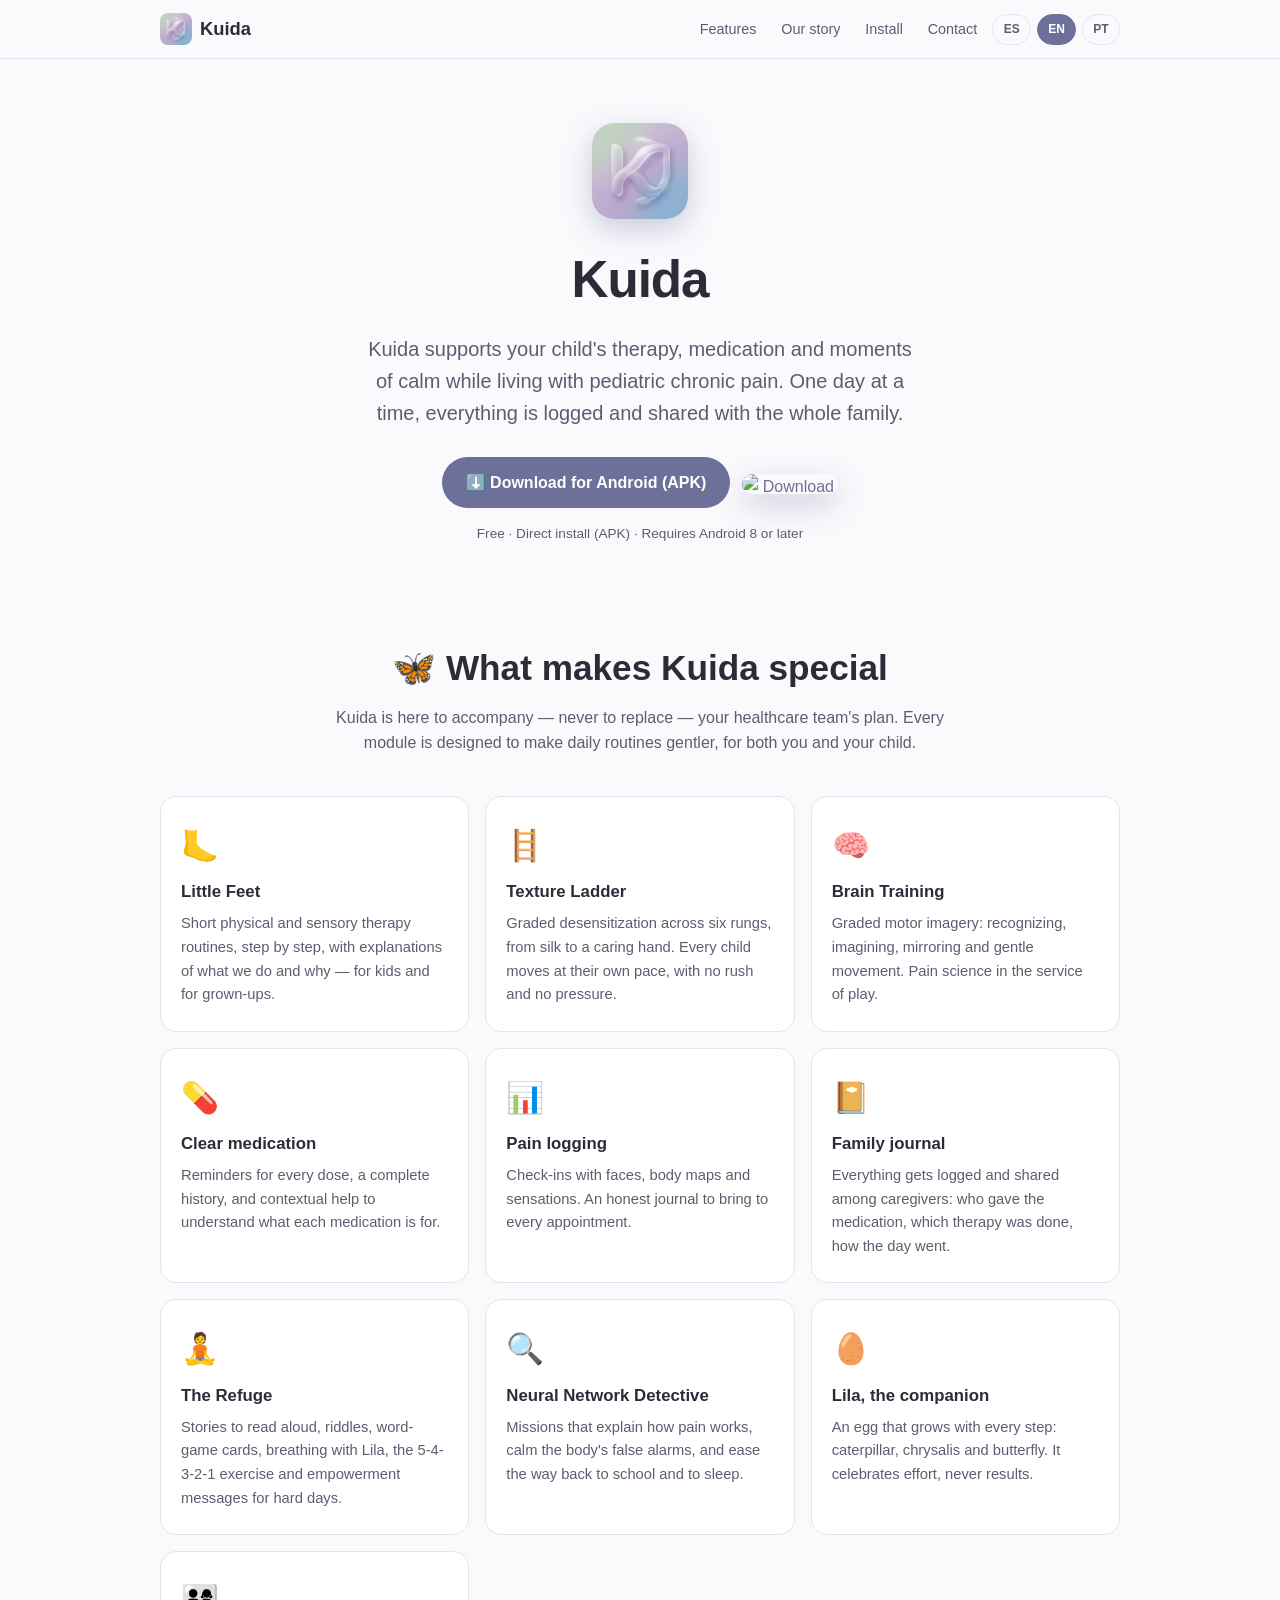
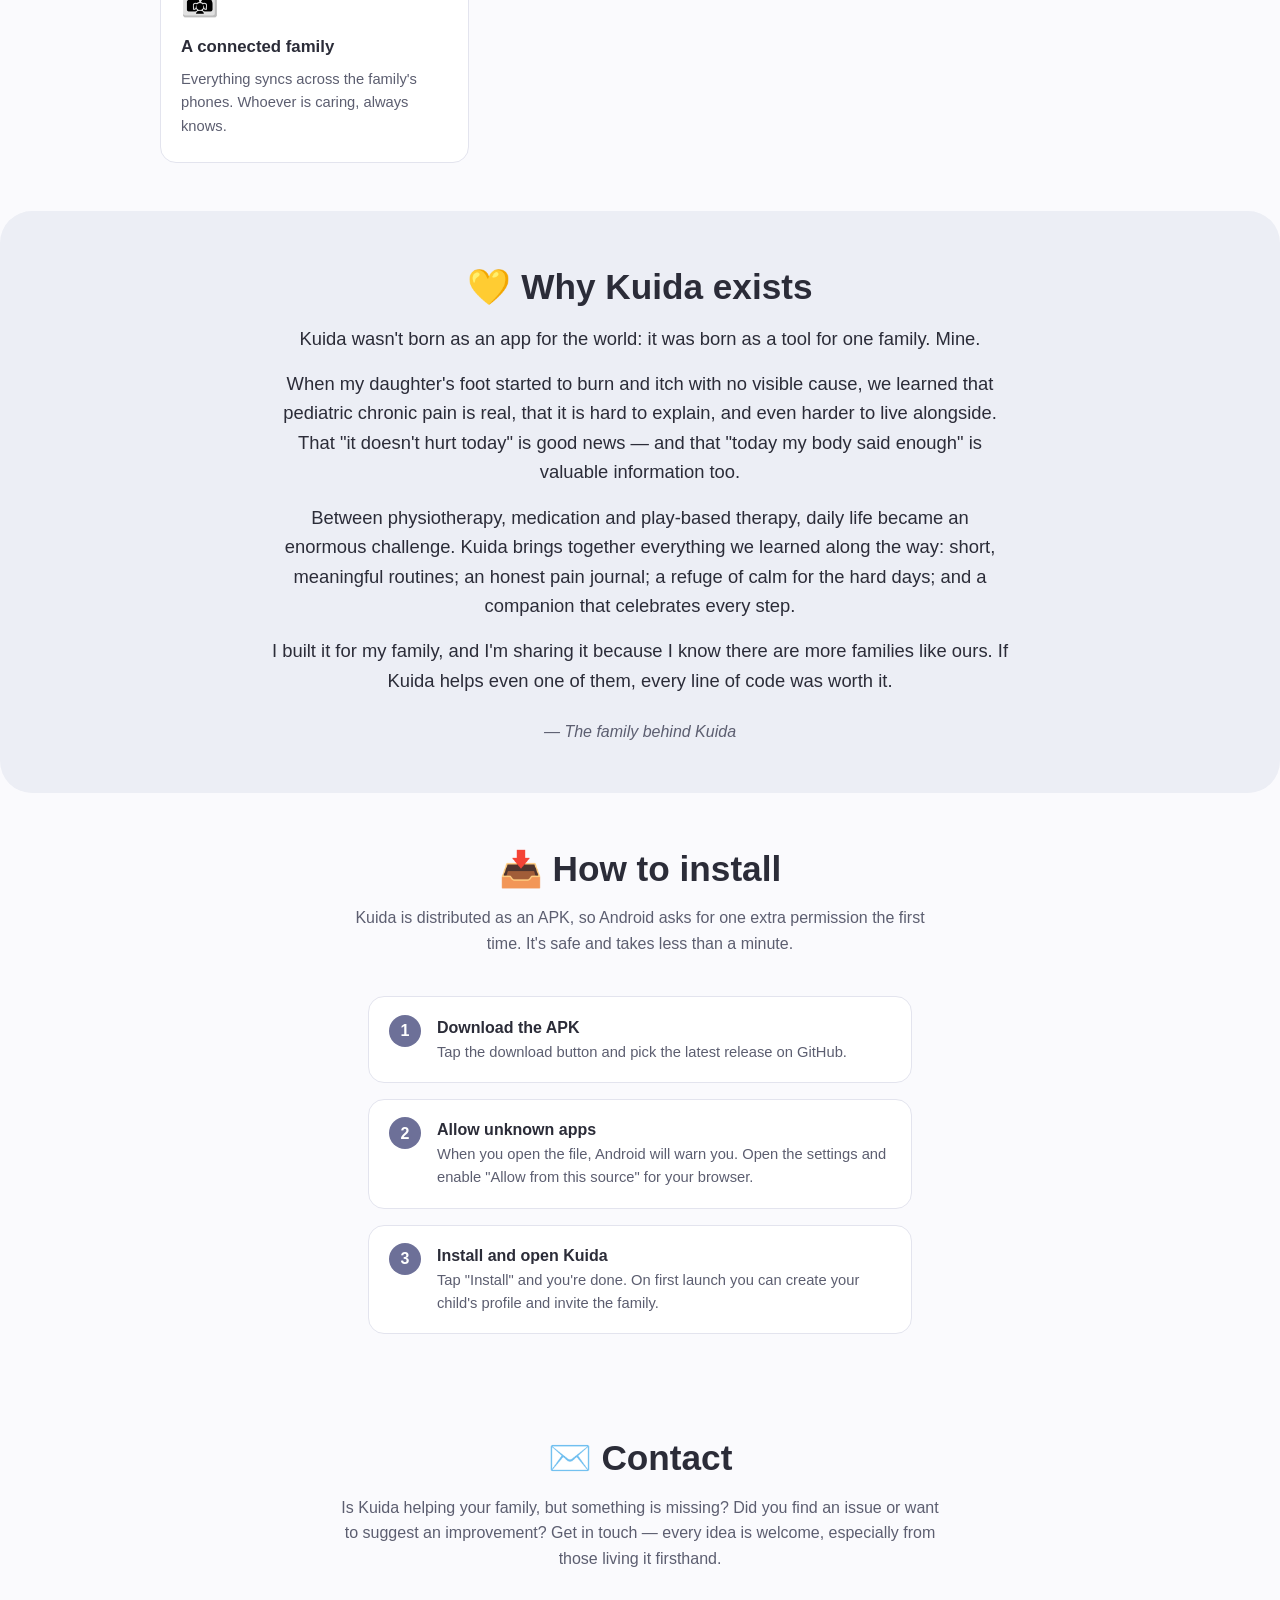
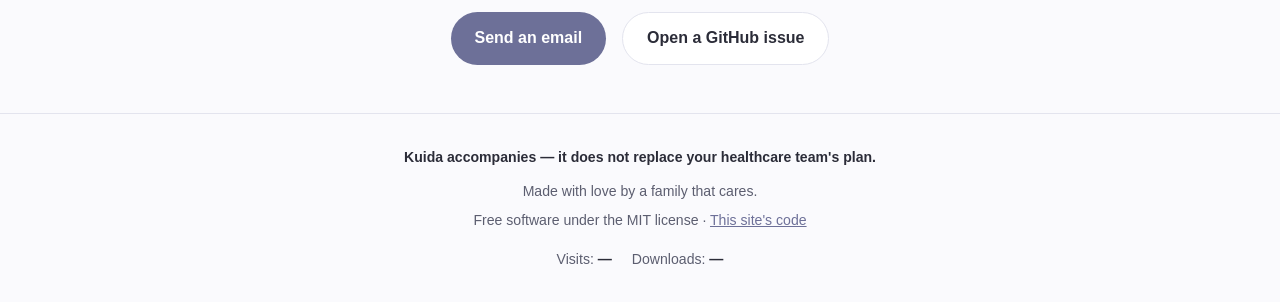
==== index.html @ 7249cde6 "Landing multilenguaje (ES/EN/PT) con contadores de visitas y descargas" ====
<!DOCTYPE html>
<html lang="es">
<head>
  <meta charset="UTF-8" />
  <meta name="viewport" content="width=device-width, initial-scale=1" />
  <title>Kuida</title>
  <meta name="description" content="Kuida acompaña la terapia, la medicación y la calma de tu peque con dolor crónico pediátrico. Kuida supports kids with pediatric chronic pain." />
  <link rel="icon" href="assets/favicon.png" />
  <link rel="stylesheet" href="css/styles.css" />
  <script data-goatcounter="https://kuida-landing.goatcounter.com/count" async src="//gc.zgo.at/count.js"></script>
  <script>
    (function () {
      var lang = (navigator.language || navigator.userLanguage || "es").slice(0, 2).toLowerCase();
      if (lang === "en") {
        location.replace("en/");
      } else if (lang === "pt") {
        location.replace("pt/");
      } else {
        location.replace("es/");
      }
    })();
  </script>
</head>
<body>
  <div class="container hero">
    <img src="assets/icon.png" alt="Kuida" />
    <h1>Kuida</h1>
    <p class="tagline">
      Elegí tu idioma · Choose your language · Escolha seu idioma
    </p>
    <p>
      <a href="es/">🇦🇷 Español</a> ·
      <a href="en/">🇬🇧 English</a> ·
      <a href="pt/">🇧🇷 Português</a>
    </p>
  </div>
</body>
</html>
---- css/styles.css ----
:root {
  --lavanda: #b8b9cf;
  --primario: #6d7098;
  --primario-suave: #eceef5;
  --acento: #d98cb3;
  --fondo: #fafafd;
  --texto: #2b2c38;
  --texto-suave: #5c5e70;
  --tarjeta: #ffffff;
  --borde: #e3e4ee;
  --ok: #4c9a6e;
}

@media (prefers-color-scheme: dark) {
  :root {
    --primario: #a5a8cf;
    --primario-suave: #23243a;
    --fondo: #16171f;
    --texto: #ececf2;
    --texto-suave: #a9abbf;
    --tarjeta: #1f2029;
    --borde: #2e2f3d;
  }
}

* {
  box-sizing: border-box;
  margin: 0;
  padding: 0;
}

html {
  scroll-behavior: smooth;
}

body {
  font-family: -apple-system, BlinkMacSystemFont, "Segoe UI", Roboto, "Helvetica Neue", sans-serif;
  background: var(--fondo);
  color: var(--texto);
  line-height: 1.6;
  -webkit-font-smoothing: antialiased;
}

img {
  max-width: 100%;
  display: block;
}

a {
  color: var(--primario);
}

.container {
  width: min(100% - 2.5rem, 60rem);
  margin-inline: auto;
}

/* ---------- Header ---------- */
header {
  position: sticky;
  top: 0;
  z-index: 10;
  background: color-mix(in srgb, var(--fondo) 85%, transparent);
  backdrop-filter: blur(10px);
  border-bottom: 1px solid var(--borde);
}

.nav {
  display: flex;
  align-items: center;
  justify-content: space-between;
  padding-block: 0.75rem;
}

.nav-logo {
  display: flex;
  align-items: center;
  gap: 0.5rem;
  font-weight: 700;
  font-size: 1.15rem;
  color: var(--texto);
  text-decoration: none;
}

.nav-logo img {
  width: 2rem;
  height: 2rem;
  border-radius: 0.5rem;
}

.nav-links {
  display: flex;
  align-items: center;
  gap: 0.35rem;
  font-size: 0.9rem;
}

.nav-links a:not(.lang-btn) {
  color: var(--texto-suave);
  text-decoration: none;
  padding: 0.35rem 0.6rem;
  border-radius: 0.5rem;
}

.nav-links a:not(.lang-btn):hover {
  background: var(--primario-suave);
  color: var(--texto);
}

.lang-btn {
  display: inline-block;
  padding: 0.3rem 0.65rem;
  border: 1px solid var(--borde);
  border-radius: 999px;
  text-decoration: none;
  color: var(--texto-suave);
  font-weight: 600;
  text-transform: uppercase;
  font-size: 0.75rem;
}

.lang-btn[aria-current="true"] {
  background: var(--primario);
  border-color: var(--primario);
  color: #fff;
}

/* ---------- Hero ---------- */
.hero {
  padding-block: 4rem 3rem;
  text-align: center;
}

.hero img {
  width: 6rem;
  height: 6rem;
  border-radius: 1.4rem;
  margin-inline: auto;
  box-shadow: 0 10px 30px rgb(109 112 152 / 0.35);
}

.hero h1 {
  font-size: clamp(2.2rem, 6vw, 3.2rem);
  margin-top: 1.25rem;
  letter-spacing: -0.02em;
}

.hero p.tagline {
  font-size: clamp(1.05rem, 2.5vw, 1.25rem);
  color: var(--texto-suave);
  max-width: 34rem;
  margin: 0.75rem auto 1.75rem;
}

.badge-row {
  display: flex;
  flex-wrap: wrap;
  justify-content: center;
  align-items: center;
  gap: 0.75rem;
}

.btn {
  display: inline-flex;
  align-items: center;
  gap: 0.5rem;
  padding: 0.8rem 1.5rem;
  border-radius: 999px;
  font-weight: 600;
  text-decoration: none;
  transition: transform 0.15s ease, box-shadow 0.15s ease;
}

.btn-primary {
  background: var(--primario);
  color: #fff;
}

.btn-primary:hover {
  transform: translateY(-2px);
  box-shadow: 0 8px 20px rgb(109 112 152 / 0.4);
}

.btn-secondary {
  border: 1.5px solid var(--borde);
  color: var(--texto);
  background: var(--tarjeta);
}

.download-badge img {
  display: inline-block;
  vertical-align: middle;
  height: 20px;
}

.hero .nota-apk {
  margin-top: 0.9rem;
  font-size: 0.85rem;
  color: var(--texto-suave);
}

/* ---------- Secciones ---------- */
section {
  padding-block: 3rem;
}

.section-title {
  text-align: center;
  font-size: clamp(1.6rem, 4vw, 2.2rem);
  margin-bottom: 0.5rem;
}

.section-sub {
  text-align: center;
  color: var(--texto-suave);
  max-width: 38rem;
  margin: 0 auto 2.5rem;
}

/* ---------- Features ---------- */
.grid {
  display: grid;
  grid-template-columns: repeat(auto-fit, minmax(15rem, 1fr));
  gap: 1rem;
}

.card {
  background: var(--tarjeta);
  border: 1px solid var(--borde);
  border-radius: 1rem;
  padding: 1.5rem 1.25rem;
}

.card .emoji {
  font-size: 1.9rem;
  display: block;
  margin-bottom: 0.6rem;
}

.card h3 {
  font-size: 1.05rem;
  margin-bottom: 0.4rem;
}

.card p {
  font-size: 0.92rem;
  color: var(--texto-suave);
}

/* ---------- Historia ---------- */
.story {
  background: var(--primario-suave);
  border-radius: 2rem;
}

.story .container {
  max-width: 46rem;
}

.story blockquote {
  font-size: clamp(1rem, 2.2vw, 1.15rem);
  text-align: center;
}

.story blockquote p {
  margin-bottom: 1rem;
}

.story .firma {
  text-align: center;
  margin-top: 1.5rem;
  font-style: italic;
  color: var(--texto-suave);
}

/* ---------- Instalar ---------- */
.steps {
  display: grid;
  gap: 1rem;
  max-width: 34rem;
  margin-inline: auto;
  counter-reset: paso;
}

.paso {
  display: flex;
  gap: 1rem;
  align-items: flex-start;
  background: var(--tarjeta);
  border: 1px solid var(--borde);
  border-radius: 1rem;
  padding: 1.1rem 1.25rem;
}

.paso::before {
  counter-increment: paso;
  content: counter(paso);
  flex: 0 0 auto;
  width: 2rem;
  height: 2rem;
  border-radius: 50%;
  background: var(--primario);
  color: #fff;
  display: grid;
  place-items: center;
  font-weight: 700;
}

.paso strong {
  display: block;
}

.paso p {
  color: var(--texto-suave);
  font-size: 0.92rem;
}

/* ---------- Contacto ---------- */
.contacto .opciones {
  display: flex;
  flex-wrap: wrap;
  justify-content: center;
  gap: 1rem;
}

/* ---------- Footer ---------- */
footer {
  border-top: 1px solid var(--borde);
  padding-block: 2rem;
  text-align: center;
  font-size: 0.88rem;
  color: var(--texto-suave);
}

footer .disclaimer {
  max-width: 32rem;
  margin: 0 auto 0.75rem;
  font-weight: 600;
  color: var(--texto);
}

footer p + p {
  margin-top: 0.4rem;
}

.contador {
  display: inline-flex;
  gap: 1.25rem;
  margin-top: 1rem;
  font-variant-numeric: tabular-nums;
}

.contador span b {
  color: var(--texto);
}

@media (max-width: 40rem) {
  .nav-links a:not(.lang-btn) {
    display: none;
  }
}
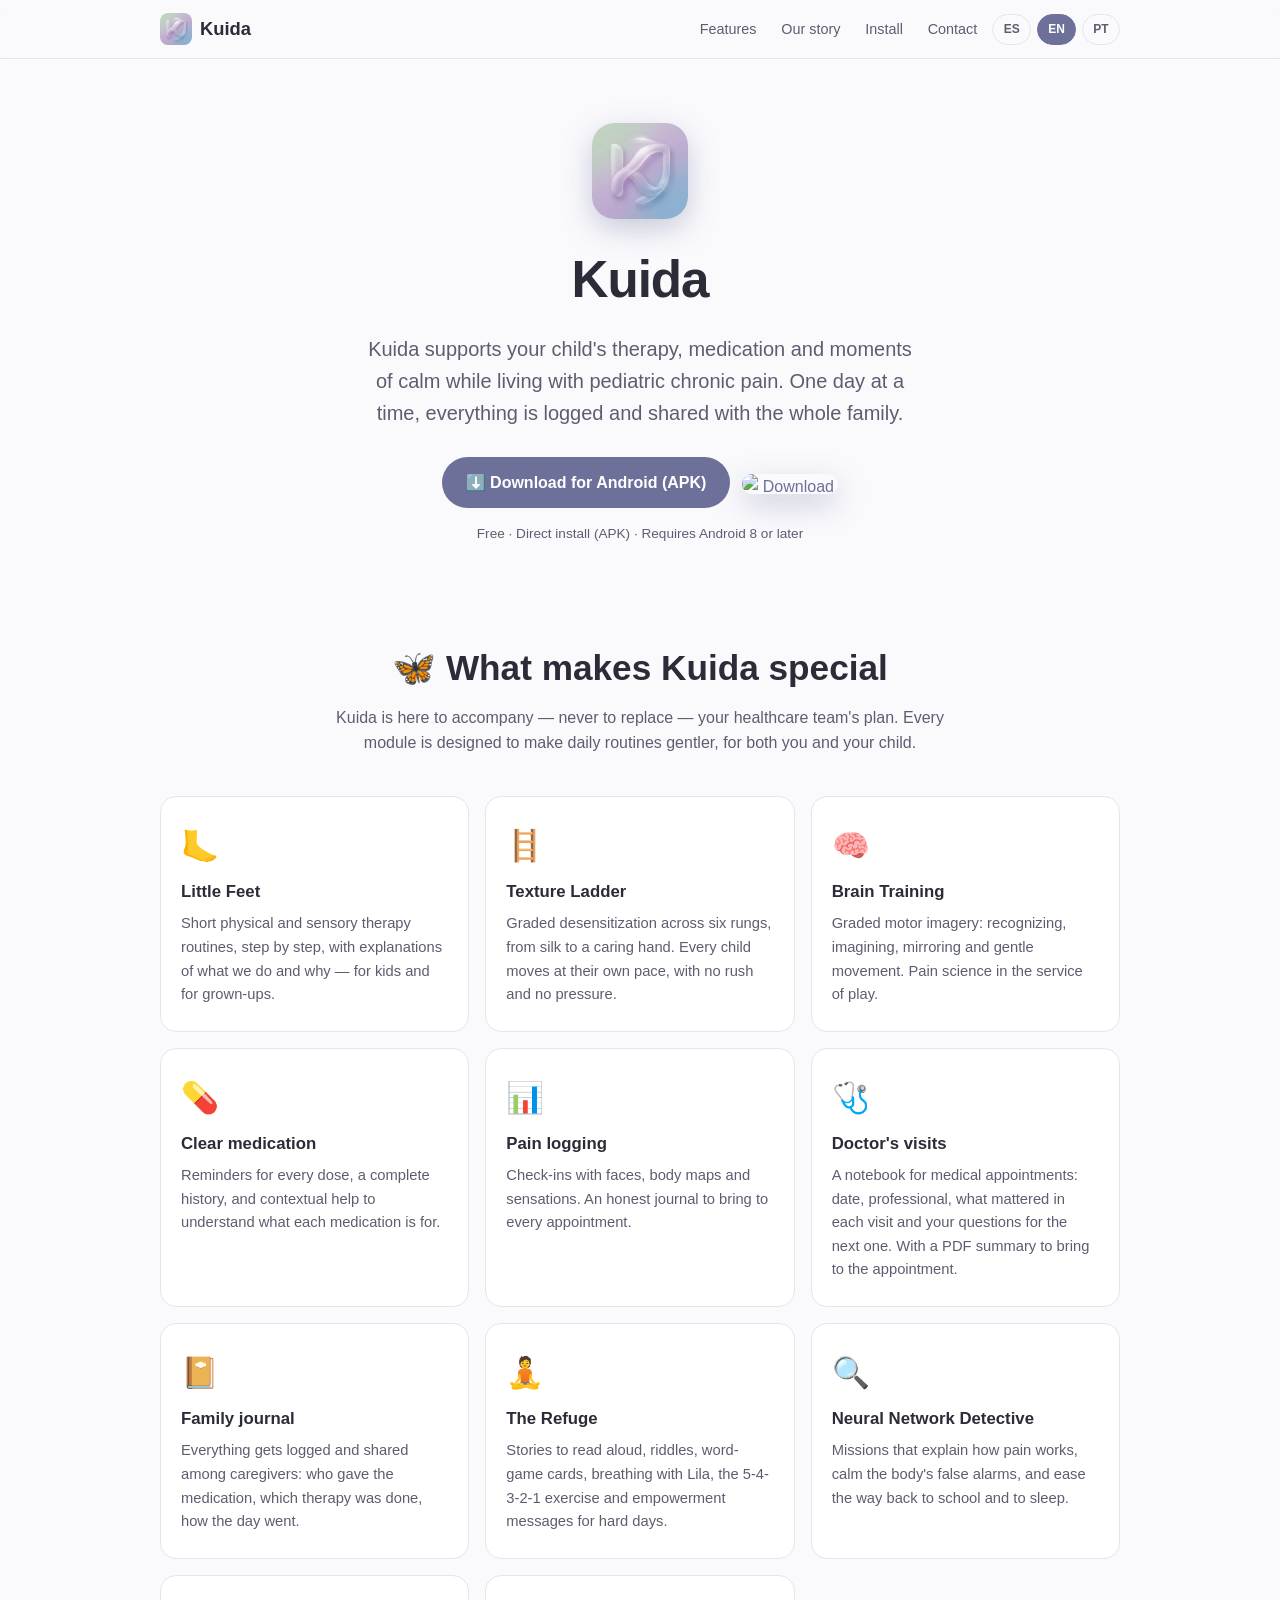
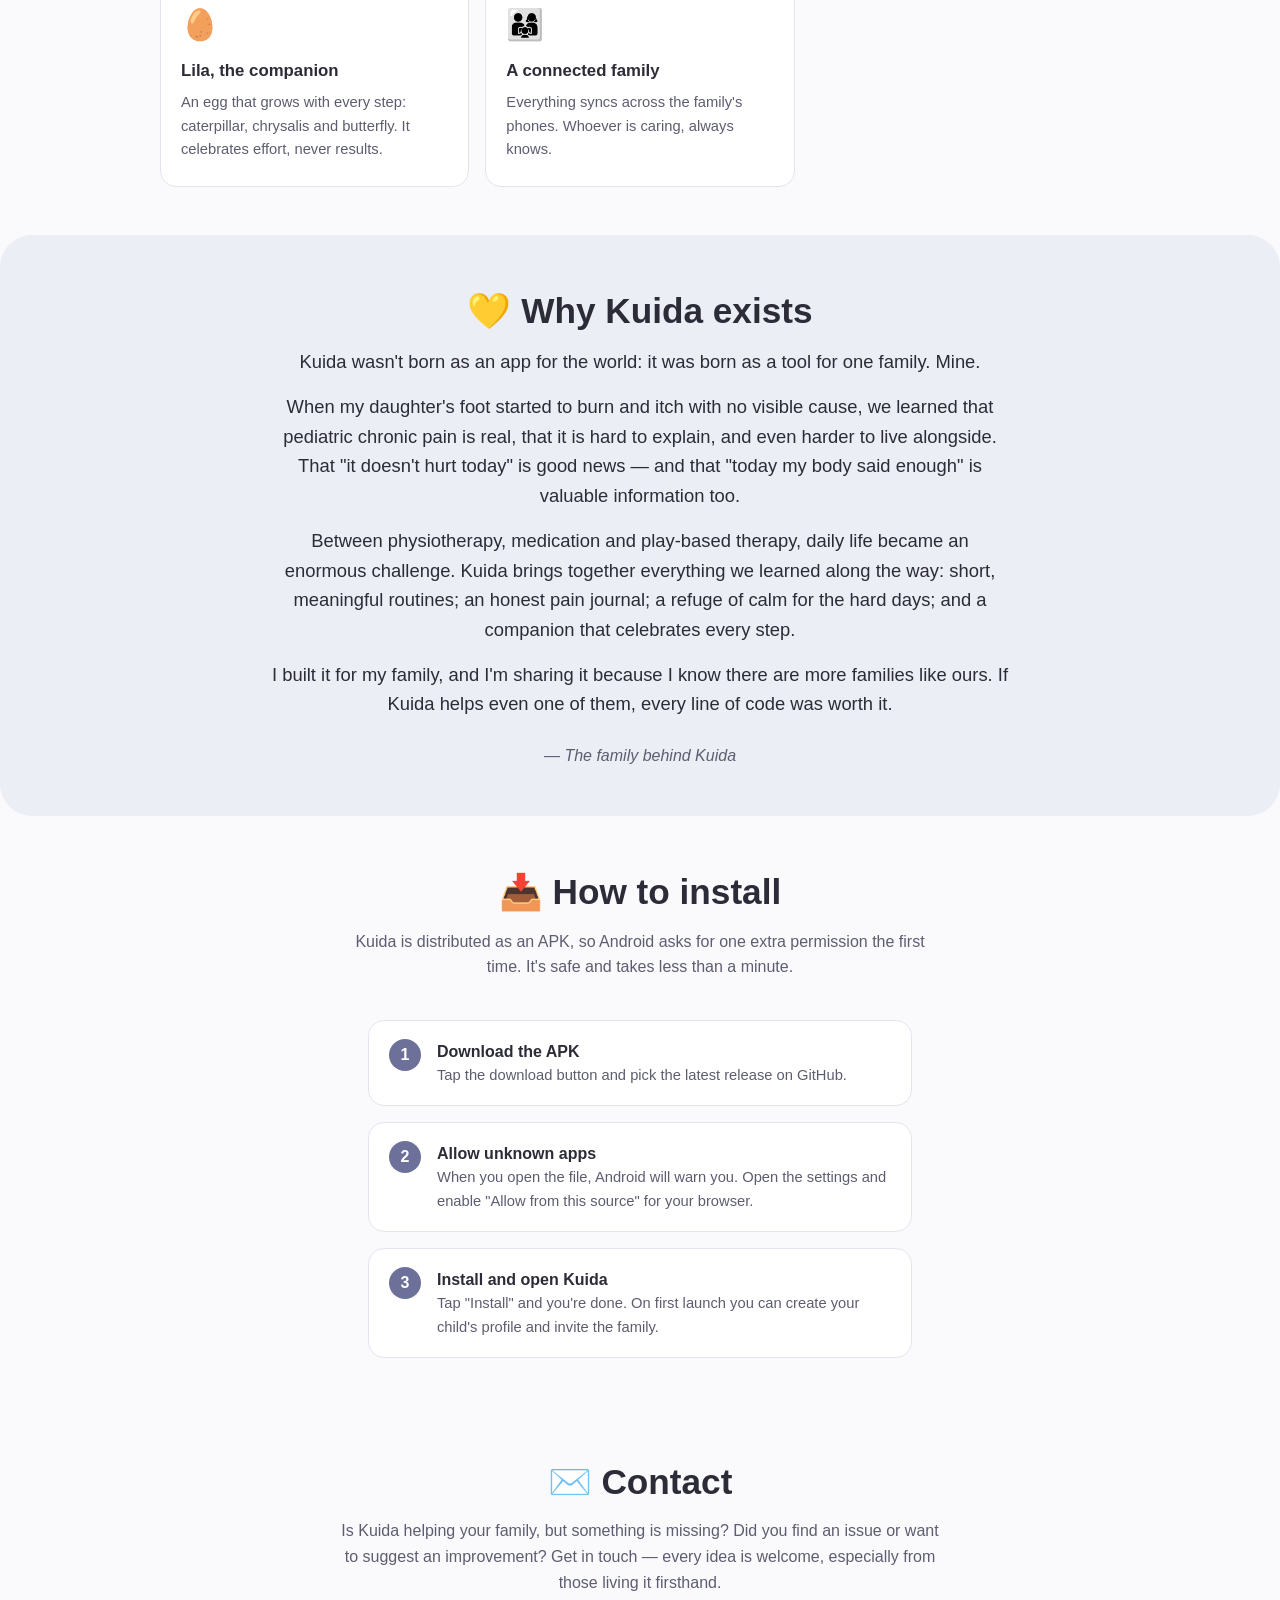
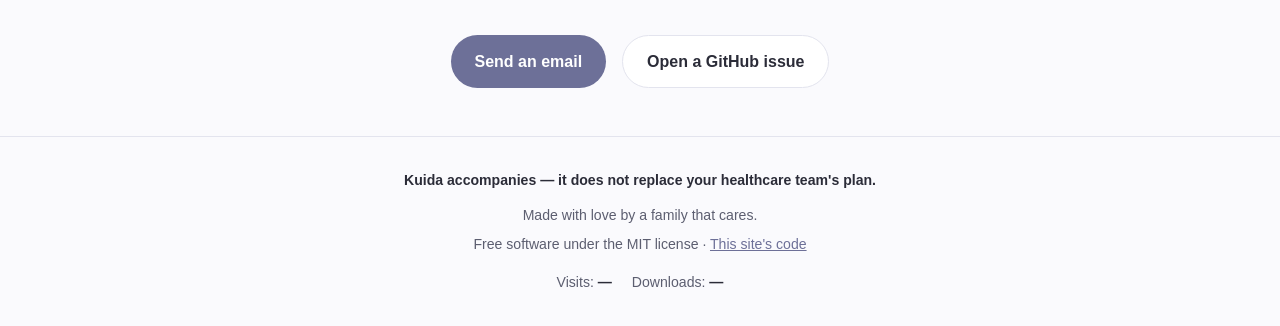
==== commit d92f9167: "robots y tags" ====
--- a/index.html
+++ b/index.html
@@ -3,10 +3,54 @@
 <head>
   <meta charset="UTF-8" />
   <meta name="viewport" content="width=device-width, initial-scale=1" />
-  <title>Kuida</title>
+  <title>Kuida · Acompañamiento diario para nenas con dolor crónico</title>
   <meta name="description" content="Kuida acompaña la terapia, la medicación y la calma de tu peque con dolor crónico pediátrico. Kuida supports kids with pediatric chronic pain." />
+  <meta name="theme-color" content="#B8B9CF" />
   <link rel="icon" href="assets/favicon.png" />
   <link rel="stylesheet" href="css/styles.css" />
+  <link rel="canonical" href="https://matalb23.github.io/kuida-landing/" />
+  <link rel="manifest" href="manifest.webmanifest" />
+  <!-- Open Graph: la tarjeta del link raíz para WhatsApp, Telegram, X, LinkedIn, etc. -->
+  <meta property="og:type" content="website" />
+  <meta property="og:site_name" content="Kuida" />
+  <meta property="og:title" content="Kuida · Acompañamiento diario para nenas con dolor crónico" />
+  <meta property="og:description" content="Terapia física y sensorial, medicación, registro del dolor, visitas al doctor y calma en familia. Gratis, para Android. / Free app for kids with pediatric chronic pain." />
+  <meta property="og:url" content="https://matalb23.github.io/kuida-landing/" />
+  <meta property="og:image" content="https://matalb23.github.io/kuida-landing/assets/icon.png" />
+  <meta property="og:image:alt" content="Kuida app icon" />
+  <meta name="twitter:card" content="summary" />
+  <meta name="twitter:title" content="Kuida · Acompañamiento diario para nenas con dolor crónico" />
+  <meta name="twitter:description" content="Terapia, medicación, registro del dolor y calma en familia. Gratis, para Android." />
+  <meta name="twitter:image" content="https://matalb23.github.io/kuida-landing/assets/icon.png" />
+  <script type="application/ld+json">
+  {
+    "@context": "https://schema.org",
+    "@graph": [
+      {
+        "@type": "MobileApplication",
+        "name": "Kuida",
+        "applicationCategory": "HealthApplication",
+        "operatingSystem": "Android 8+",
+        "description": "App gratuita de acompañamiento para nenas con dolor crónico pediátrico: rutinas de terapia física y sensorial, recordatorios de medicación, registro del dolor, cuaderno de visitas al doctor, historias y juegos de calma. Todo queda registrado y se sincroniza entre los celulares de la familia. Free app supporting children with pediatric chronic pain.",
+        "image": "https://matalb23.github.io/kuida-landing/assets/icon.png",
+        "downloadUrl": "https://github.com/matalb23/kuida-landing/releases/latest",
+        "inLanguage": ["es", "en", "pt"],
+        "isAccessibleForFree": true,
+        "offers": {
+          "@type": "Offer",
+          "price": "0",
+          "priceCurrency": "USD"
+        },
+        "featureList": "Rutinas de terapia física y sensorial, Escalera de texturas, Entrenamiento del cerebro, Recordatorios de medicación, Registro de dolor, Visitas al doctor, Bitácora familiar, Cuentos y adivinanzas, Respiración guiada, Mascota que celebra el esfuerzo, Sincronización familiar"
+      },
+      {
+        "@type": "WebSite",
+        "name": "Kuida",
+        "url": "https://matalb23.github.io/kuida-landing/"
+      }
+    ]
+  }
+  </script>
   <script data-goatcounter="https://kuida-landing.goatcounter.com/count" async src="//gc.zgo.at/count.js"></script>
   <script>
     (function () {
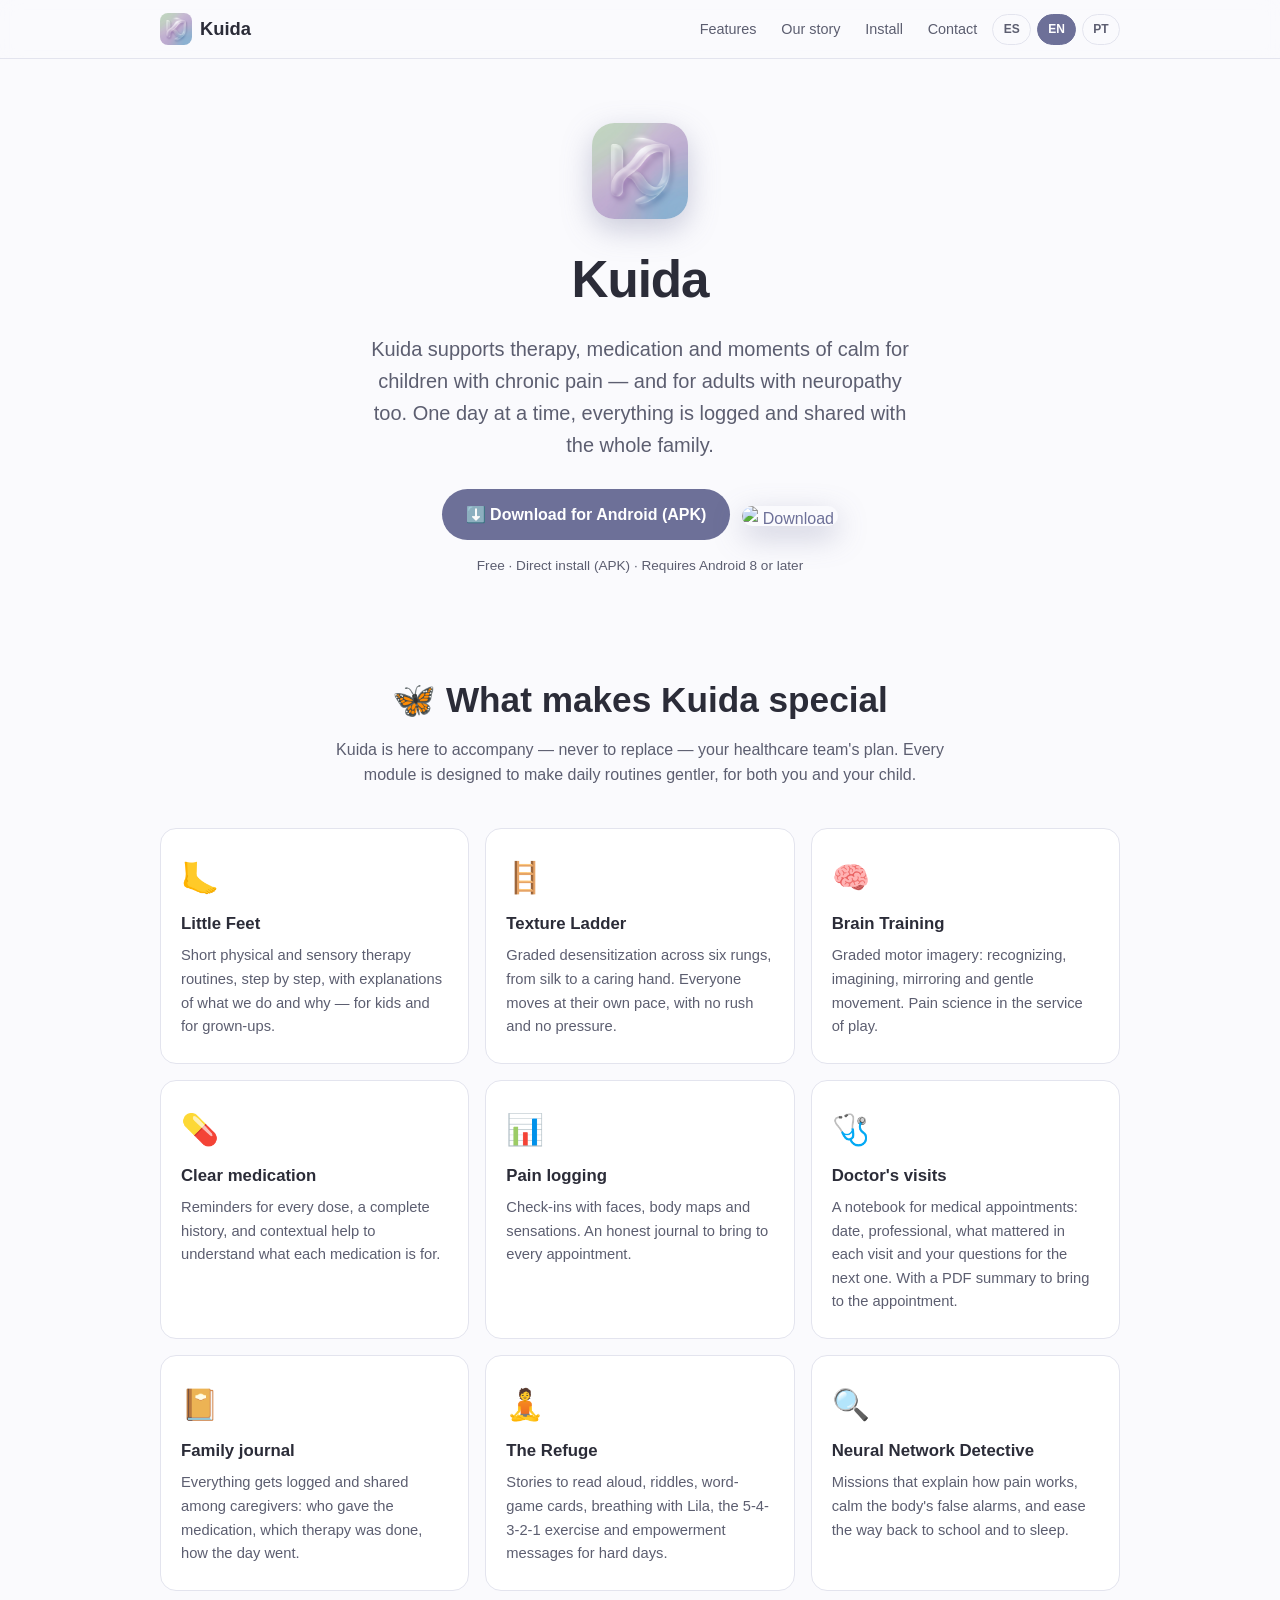
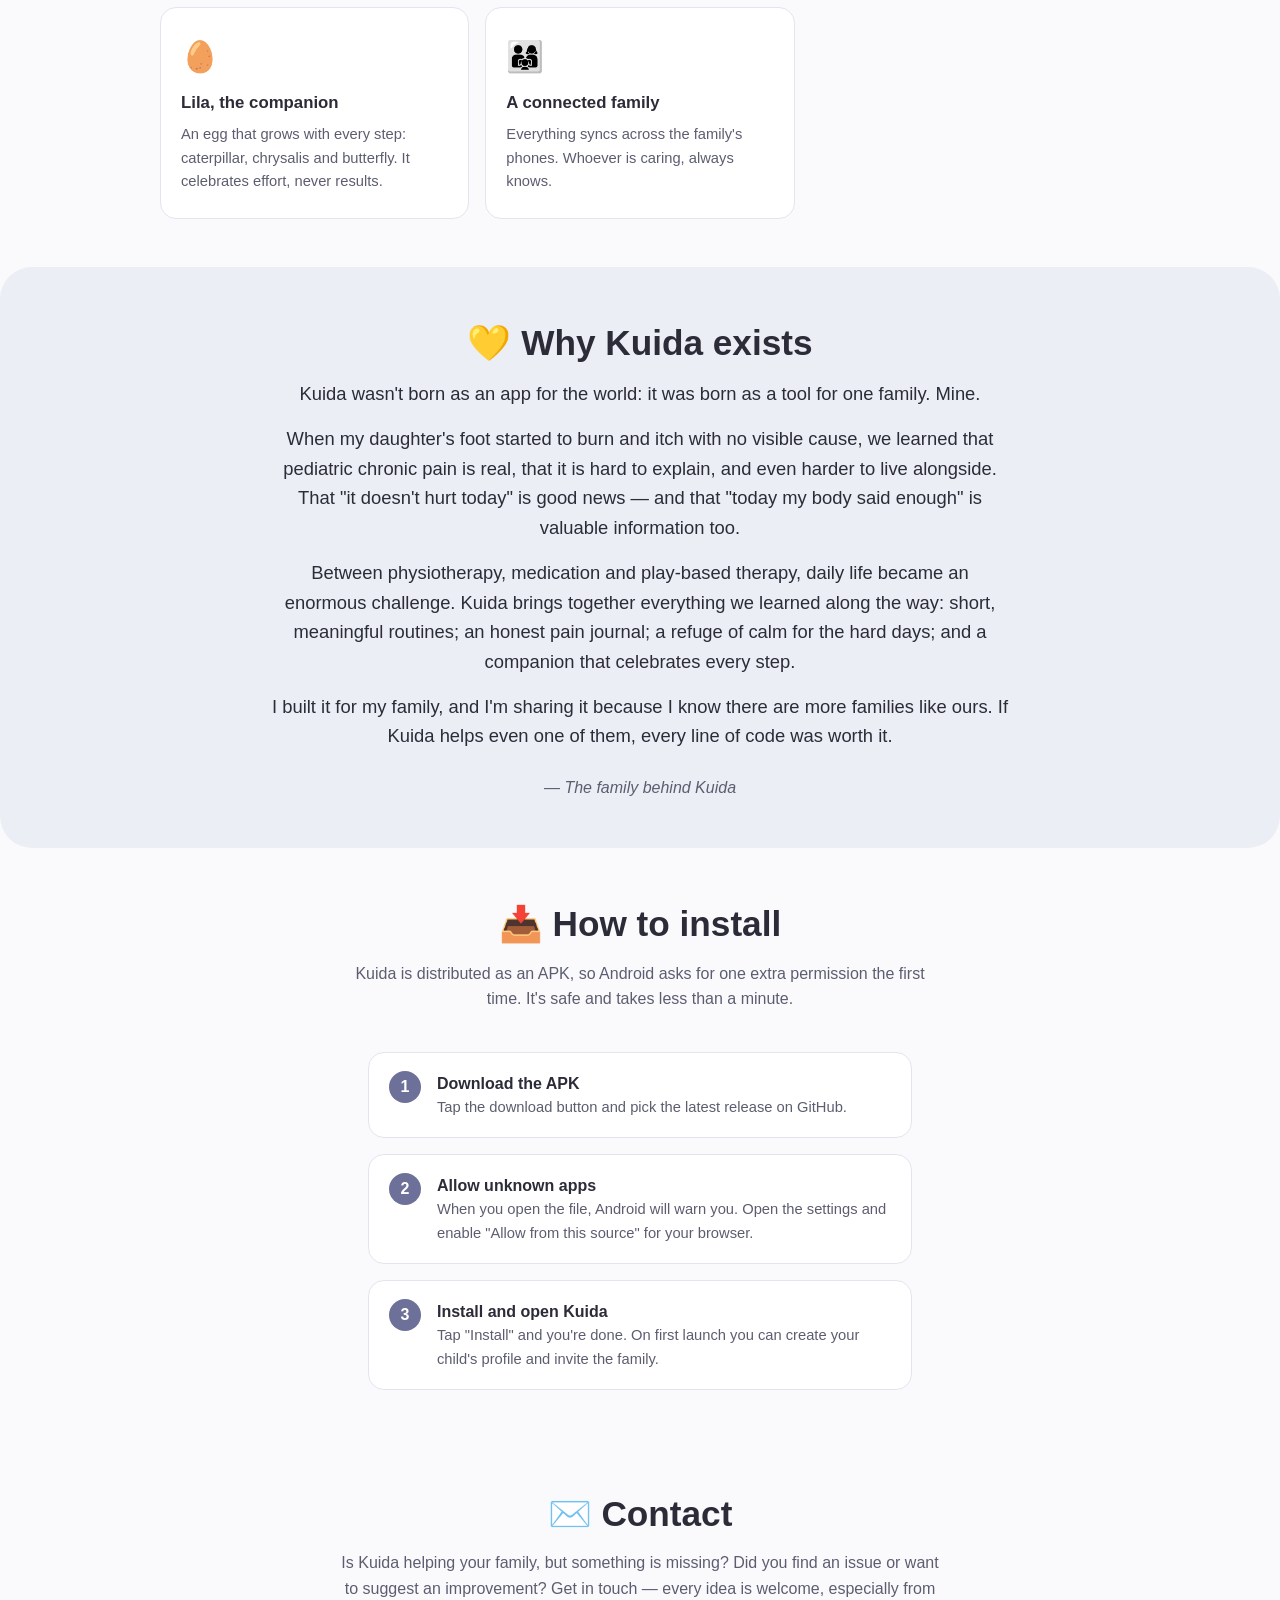
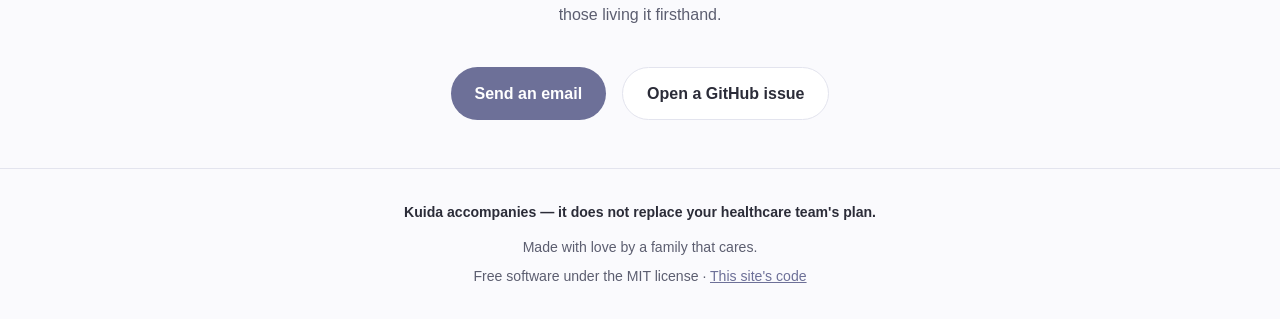
==== commit 2272164b: "fix en textos" ====
--- a/index.html
+++ b/index.html
@@ -3,8 +3,8 @@
 <head>
   <meta charset="UTF-8" />
   <meta name="viewport" content="width=device-width, initial-scale=1" />
-  <title>Kuida · Acompañamiento diario para nenas con dolor crónico</title>
-  <meta name="description" content="Kuida acompaña la terapia, la medicación y la calma de tu peque con dolor crónico pediátrico. Kuida supports kids with pediatric chronic pain." />
+  <title>Kuida · Acompañamiento diario para niños, niñas y adultos con dolor crónico</title>
+  <meta name="description" content="Kuida acompaña la terapia, la medicación y la calma de niños, niñas y adultos con dolor crónico — incluso adultos con neuropatía. Kuida supports kids and adults with chronic pain." />
   <meta name="theme-color" content="#B8B9CF" />
   <link rel="icon" href="assets/favicon.png" />
   <link rel="stylesheet" href="css/styles.css" />
@@ -13,14 +13,14 @@
   <!-- Open Graph: la tarjeta del link raíz para WhatsApp, Telegram, X, LinkedIn, etc. -->
   <meta property="og:type" content="website" />
   <meta property="og:site_name" content="Kuida" />
-  <meta property="og:title" content="Kuida · Acompañamiento diario para nenas con dolor crónico" />
-  <meta property="og:description" content="Terapia física y sensorial, medicación, registro del dolor, visitas al doctor y calma en familia. Gratis, para Android. / Free app for kids with pediatric chronic pain." />
+  <meta property="og:title" content="Kuida · Acompañamiento diario para niños, niñas y adultos con dolor crónico" />
+  <meta property="og:description" content="Terapia física y sensorial, medicación, registro del dolor, visitas al doctor y calma en familia. Para niños, niñas y adultos con dolor crónico. Gratis, para Android. / Free app for kids and adults with chronic pain." />
   <meta property="og:url" content="https://matalb23.github.io/kuida-landing/" />
   <meta property="og:image" content="https://matalb23.github.io/kuida-landing/assets/icon.png" />
   <meta property="og:image:alt" content="Kuida app icon" />
   <meta name="twitter:card" content="summary" />
-  <meta name="twitter:title" content="Kuida · Acompañamiento diario para nenas con dolor crónico" />
-  <meta name="twitter:description" content="Terapia, medicación, registro del dolor y calma en familia. Gratis, para Android." />
+  <meta name="twitter:title" content="Kuida · Acompañamiento diario para niños, niñas y adultos con dolor crónico" />
+  <meta name="twitter:description" content="Terapia, medicación, registro del dolor y calma en familia. Para niños, niñas y adultos con dolor crónico. Gratis, para Android." />
   <meta name="twitter:image" content="https://matalb23.github.io/kuida-landing/assets/icon.png" />
   <script type="application/ld+json">
   {
@@ -31,7 +31,7 @@
         "name": "Kuida",
         "applicationCategory": "HealthApplication",
         "operatingSystem": "Android 8+",
-        "description": "App gratuita de acompañamiento para nenas con dolor crónico pediátrico: rutinas de terapia física y sensorial, recordatorios de medicación, registro del dolor, cuaderno de visitas al doctor, historias y juegos de calma. Todo queda registrado y se sincroniza entre los celulares de la familia. Free app supporting children with pediatric chronic pain.",
+        "description": "App gratuita de acompañamiento para niños y niñas con dolor crónico pediátrico y para adultos con neuropatía: rutinas de terapia física y sensorial, recordatorios de medicación, registro del dolor, cuaderno de visitas al doctor, historias y juegos de calma. Todo queda registrado y se sincroniza entre los celulares de la familia. Free app supporting children with pediatric chronic pain and adults with neuropathy.",
         "image": "https://matalb23.github.io/kuida-landing/assets/icon.png",
         "downloadUrl": "https://github.com/matalb23/kuida-landing/releases/latest",
         "inLanguage": ["es", "en", "pt"],
--- a/css/styles.css
+++ b/css/styles.css
@@ -343,17 +343,6 @@
   margin-top: 0.4rem;
 }
 
-.contador {
-  display: inline-flex;
-  gap: 1.25rem;
-  margin-top: 1rem;
-  font-variant-numeric: tabular-nums;
-}
-
-.contador span b {
-  color: var(--texto);
-}
-
 @media (max-width: 40rem) {
   .nav-links a:not(.lang-btn) {
     display: none;
